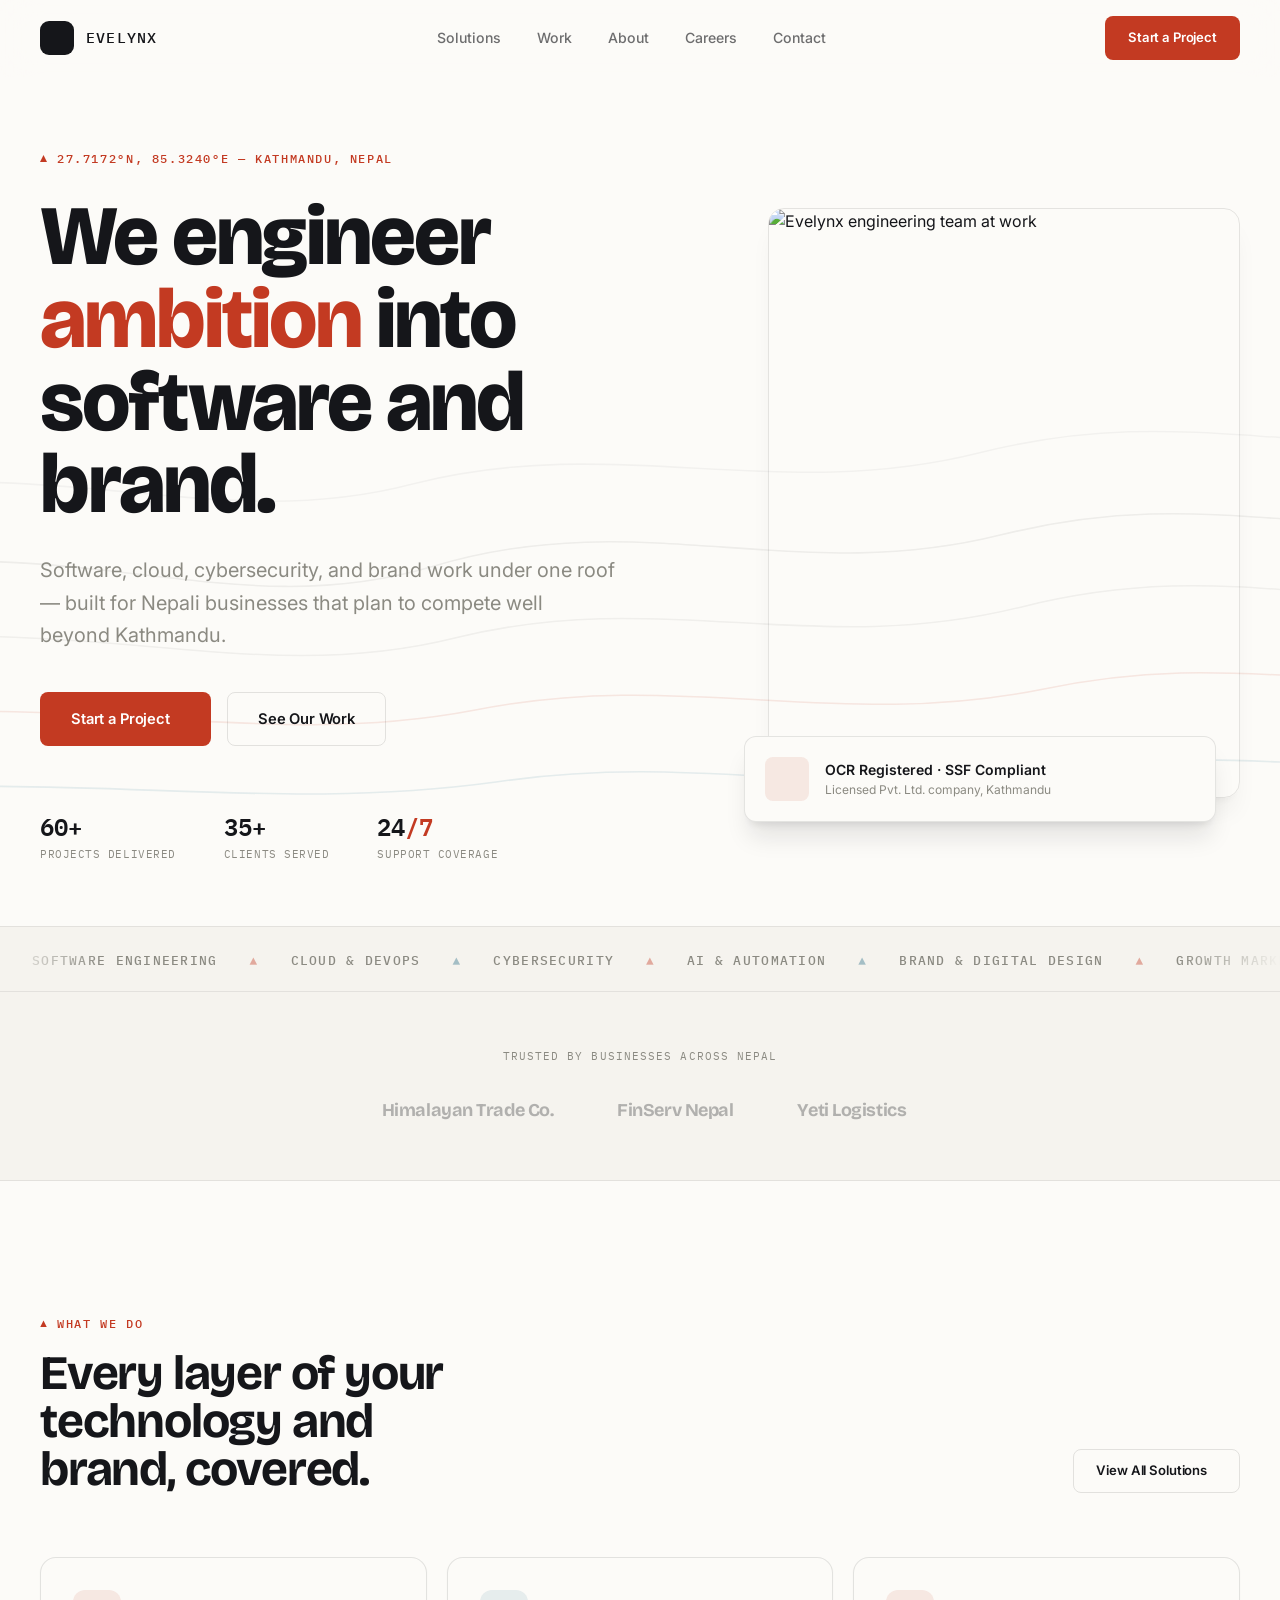
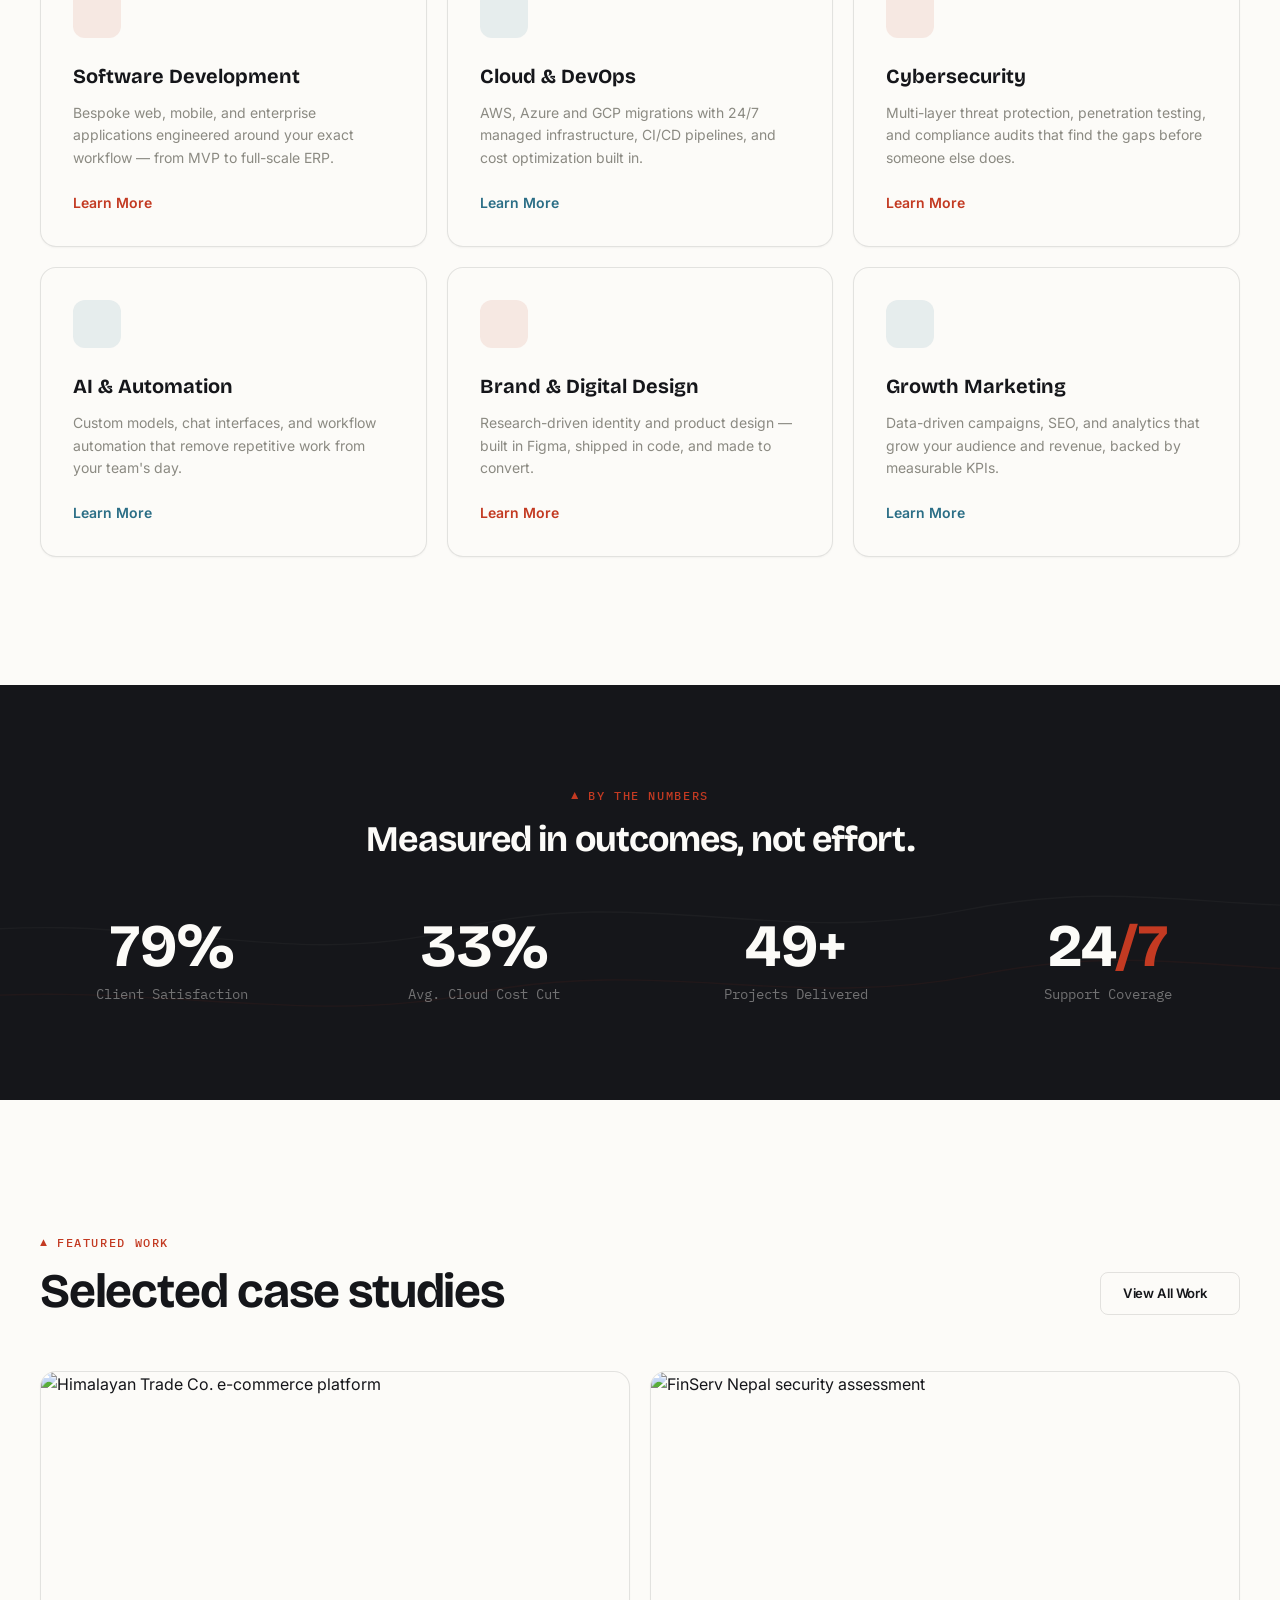
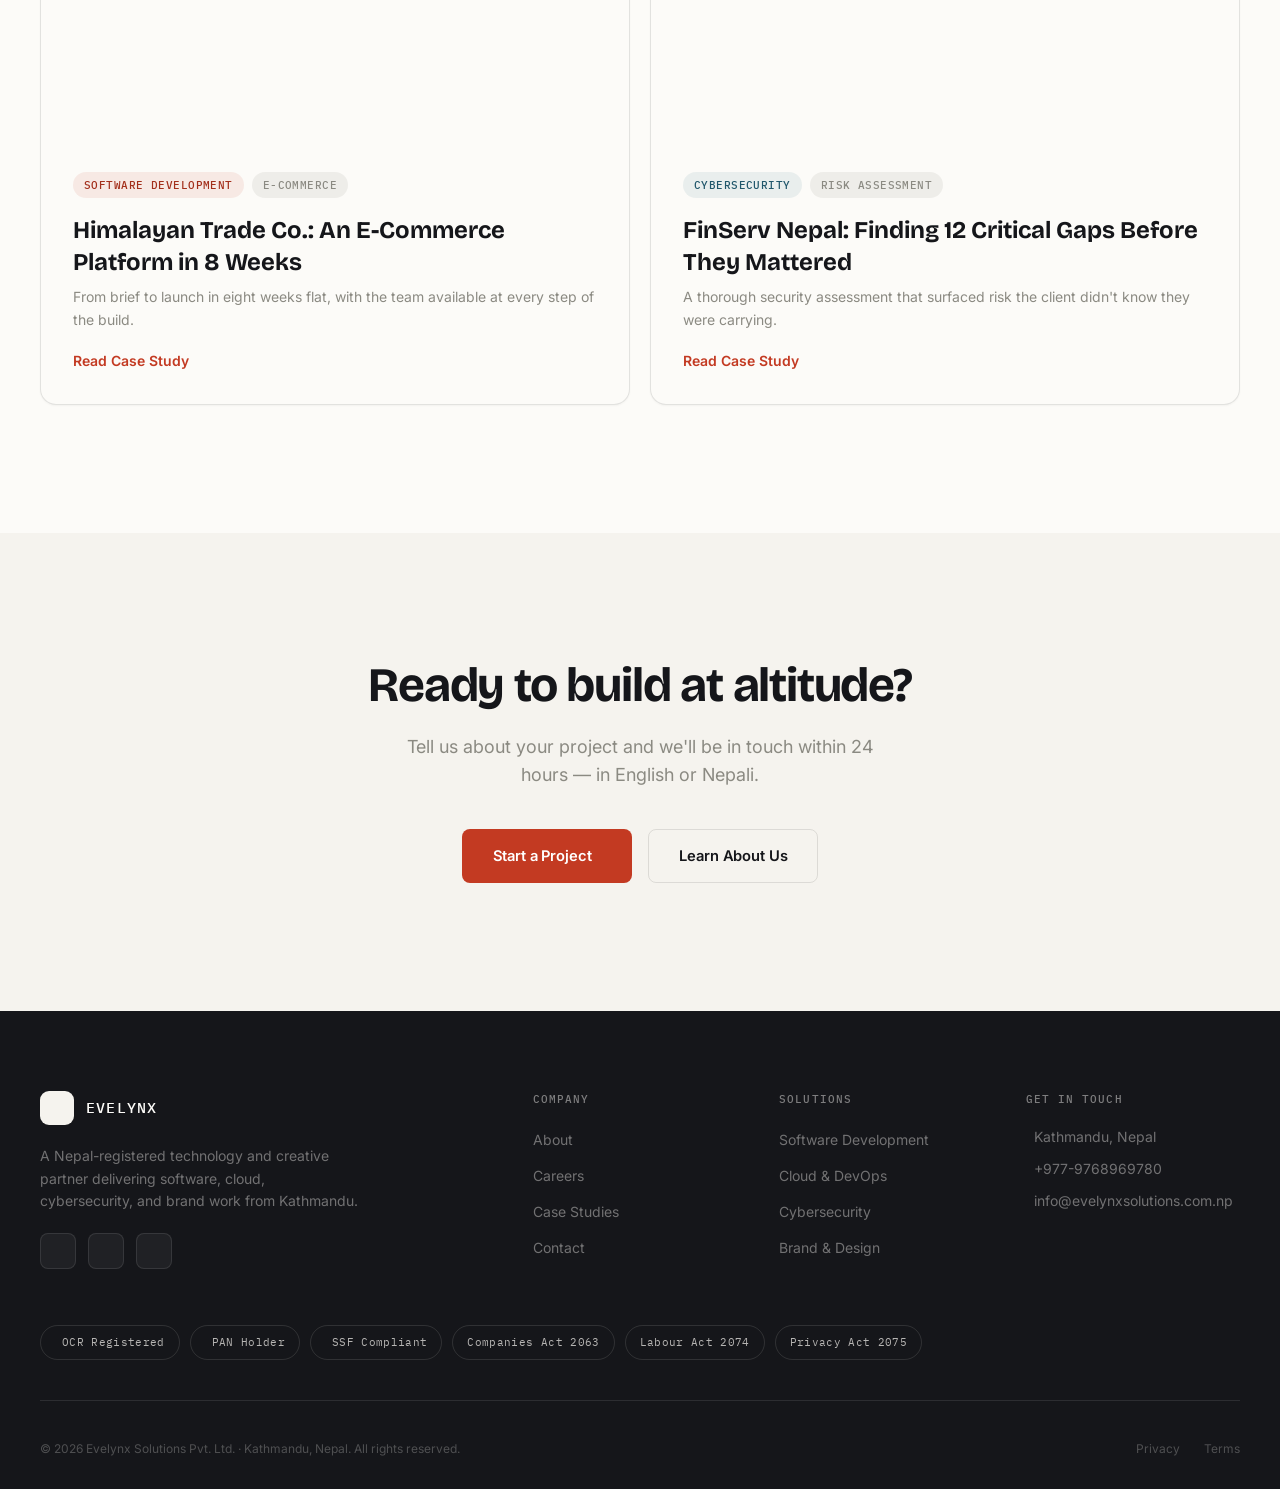
==== index.html @ 3c34fb81 "Add files via upload" ====
<!DOCTYPE html>
<html lang="en">
<head>
<meta charset="UTF-8">
<meta name="viewport" content="width=device-width, initial-scale=1.0">
<title>Evelynx Solutions — Software, Cloud &amp; Brand, Built in Kathmandu</title>
<meta name="description" content="Evelynx Solutions is a Kathmandu-based technology and creative partner delivering software, cloud, cybersecurity, and brand work for Nepali businesses with global ambition.">
<link rel="icon" href="data:image/svg+xml,<svg xmlns=%22http://www.w3.org/2000/svg%22 viewBox=%220 0 100 100%22><rect width=%22100%22 height=%22100%22 rx=%2222%22 fill=%22%2315161A%22/><path d=%22M50 26 L74 68 L26 68 Z%22 fill=%22%23F5F3EE%22/></svg>">
<link rel="preconnect" href="https://fonts.googleapis.com">
<link href="https://fonts.googleapis.com/css2?family=Bricolage+Grotesque:opsz,wght@12..96,400;12..96,600;12..96,700;12..96,800&family=Inter:wght@400;500;600;700;800&family=IBM+Plex+Mono:wght@400;500;600&display=swap" rel="stylesheet">
<script src="https://code.iconify.design/iconify-icon/1.0.7/iconify-icon.min.js" defer></script>
<link rel="stylesheet" href="assets/css/tailwind.css">
<link rel="stylesheet" href="assets/css/style.css">
</head>
<body>

<div id="prog"></div>

<nav class="nav-bar" id="navbar">
  <div class="max-w-[1320px] mx-auto px-6 lg:px-10 flex items-center justify-between h-[76px]">
    <a href="index.html" class="flex items-center gap-3">
      <span class="peak-mark"><iconify-icon icon="ph:mountains-bold" width="18" style="color:#F5F3EE"></iconify-icon></span>
      <span class="font-mono text-[0.92rem] font-medium tracking-[0.08em] text-rock">EVELYNX</span>
    </a>
    <div class="hidden lg:flex items-center gap-9">
      <a href="solutions.html" class="nav-link">Solutions</a>
      <a href="work.html" class="nav-link">Work</a>
      <a href="about.html" class="nav-link">About</a>
      <a href="careers.html" class="nav-link">Careers</a>
      <a href="contact.html" class="nav-link">Contact</a>
    </div>
    <div class="flex items-center gap-3">
      <a href="contact.html" class="hidden sm:inline-flex btn btn-accent btn-sm">Start a Project</a>
      <button id="hamBtn" class="lg:hidden flex flex-col gap-[5px] p-2" aria-label="Open menu">
        <span class="block w-5 h-[1.5px] bg-rock"></span>
        <span class="block w-5 h-[1.5px] bg-rock"></span>
        <span class="block w-3.5 h-[1.5px] bg-rock"></span>
      </button>
    </div>
  </div>
</nav>

<div class="mob-overlay" id="mobMenu">
  <div class="flex items-center justify-between px-6 h-[76px] border-b border-rock/8">
    <span class="font-mono text-[0.92rem] font-medium tracking-[0.08em] text-rock">EVELYNX</span>
    <button id="mobClose" class="p-2 text-rock" aria-label="Close menu"><iconify-icon icon="ph:x-bold" width="22"></iconify-icon></button>
  </div>
  <nav class="flex flex-col px-6 mt-4 overflow-y-auto">
    <a href="solutions.html" class="mob-link font-display text-3xl font-semibold text-rock py-4 border-b border-rock/8">Solutions</a>
    <a href="work.html" class="mob-link font-display text-3xl font-semibold text-rock py-4 border-b border-rock/8">Work</a>
    <a href="about.html" class="mob-link font-display text-3xl font-semibold text-rock py-4 border-b border-rock/8">About</a>
    <a href="careers.html" class="mob-link font-display text-3xl font-semibold text-rock py-4 border-b border-rock/8">Careers</a>
    <a href="contact.html" class="mob-link font-display text-3xl font-semibold text-rock py-4 border-b border-rock/8">Contact</a>
  </nav>
  <div class="px-6 mt-8"><a href="contact.html" class="mob-link btn btn-accent w-full justify-center">Start a Project</a></div>
</div>

<!-- HERO -->
<section class="relative min-h-[92vh] flex items-center overflow-hidden pt-20">
  <div class="contour-wrap">
    <svg class="contour-svg" viewBox="0 0 1400 900" preserveAspectRatio="xMidYMid slice" fill="none" xmlns="http://www.w3.org/2000/svg" aria-hidden="true">
      <path class="contour-line" d="M-100,560 C150,510 300,610 500,550 C700,490 850,570 1050,520 C1250,470 1350,530 1550,500" stroke="#15161A" stroke-opacity="0.06" stroke-width="1.5"/>
      <path class="contour-line" d="M-100,630 C150,590 320,670 520,620 C720,570 870,640 1070,590 C1270,540 1370,600 1550,570" stroke="#15161A" stroke-opacity="0.05" stroke-width="1.5"/>
      <path class="contour-line" d="M-100,700 C160,670 330,730 540,690 C740,650 890,710 1090,670 C1280,630 1380,680 1550,650" stroke="#C33A22" stroke-opacity="0.11" stroke-width="1.5"/>
      <path class="contour-line" d="M-100,770 C170,750 340,790 560,760 C760,730 900,780 1100,750 C1290,720 1390,760 1550,740" stroke="#2B6E86" stroke-opacity="0.11" stroke-width="1.5"/>
      <path class="contour-line" d="M-100,480 C140,440 290,520 480,470 C680,420 830,490 1030,440 C1230,390 1330,450 1550,420" stroke="#15161A" stroke-opacity="0.04" stroke-width="1.5"/>
    </svg>
  </div>
  <div class="max-w-[1320px] mx-auto px-6 lg:px-10 py-16 w-full relative z-10">
    <div class="grid lg:grid-cols-12 gap-12 items-center">
      <div class="lg:col-span-7">
        <div class="rv-load eyebrow text-rhodo mb-7" style="animation-delay:0ms">27.7172°N, 85.3240°E — Kathmandu, Nepal</div>
        <h1 class="rv-load font-display text-[clamp(2.5rem,6.6vw,5.4rem)] font-extrabold leading-[0.98] tracking-tight text-rock mb-7 text-balance" style="animation-delay:80ms">We engineer<br><span class="text-rhodo">ambition</span> into<br>software and brand.</h1>
        <p class="rv-load text-lg sm:text-xl text-stone leading-relaxed max-w-xl mb-10" style="animation-delay:160ms">Software, cloud, cybersecurity, and brand work under one roof — built for Nepali businesses that plan to compete well beyond Kathmandu.</p>
        <div class="rv-load flex flex-wrap gap-4 mb-16" style="animation-delay:240ms">
          <a href="contact.html" class="btn btn-accent">Start a Project <iconify-icon icon="ph:arrow-right-bold" width="17"></iconify-icon></a>
          <a href="work.html" class="btn btn-outline">See Our Work</a>
        </div>
        <div class="rv-load flex flex-wrap gap-x-12 gap-y-6 font-mono" style="animation-delay:320ms">
          <div><div class="text-2xl font-semibold text-rock counter" data-t="60" data-s="+">0+</div><div class="text-[0.68rem] text-stone mt-1 uppercase tracking-wider">Projects Delivered</div></div>
          <div><div class="text-2xl font-semibold text-rock counter" data-t="35" data-s="+">0+</div><div class="text-[0.68rem] text-stone mt-1 uppercase tracking-wider">Clients Served</div></div>
          <div><div class="text-2xl font-semibold text-rock">24<span class="text-rhodo">/7</span></div><div class="text-[0.68rem] text-stone mt-1 uppercase tracking-wider">Support Coverage</div></div>
        </div>
      </div>
      <div class="lg:col-span-5 rv-load" style="animation-delay:200ms">
        <div class="relative">
          <div class="rounded-2xl overflow-hidden border border-rock/10 aspect-[4/5] shadow-xl shadow-rock/5">
            <img src="https://images.unsplash.com/photo-1451187580459-43490279c0fa?w=1200&q=80&auto=format&fit=crop" alt="Evelynx engineering team at work" class="w-full h-full object-cover">
          </div>
          <div class="absolute -bottom-6 -left-6 right-6 bg-paper border border-rock/10 rounded-xl p-5 flex items-center gap-4 shadow-xl shadow-rock/10">
            <div class="w-11 h-11 rounded-lg bg-rhodo/10 flex items-center justify-center shrink-0"><iconify-icon icon="ph:shield-check-bold" width="22" style="color:#C33A22"></iconify-icon></div>
            <div>
              <div class="text-sm font-semibold text-rock">OCR Registered · SSF Compliant</div>
              <div class="text-xs text-stone mt-0.5">Licensed Pvt. Ltd. company, Kathmandu</div>
            </div>
          </div>
        </div>
      </div>
    </div>
  </div>
</section>

<!-- MARQUEE -->
<section class="py-5 border-y border-rock/8 relative z-10 bg-snow">
  <div class="marquee-wrap">
    <div class="marquee-track font-mono text-[0.8rem] font-medium text-stone tracking-widest uppercase">
      <span class="px-8">Software Engineering</span><span class="text-rhodo/40">▲</span>
      <span class="px-8">Cloud &amp; DevOps</span><span class="text-sky/40">▲</span>
      <span class="px-8">Cybersecurity</span><span class="text-rhodo/40">▲</span>
      <span class="px-8">AI &amp; Automation</span><span class="text-sky/40">▲</span>
      <span class="px-8">Brand &amp; Digital Design</span><span class="text-rhodo/40">▲</span>
      <span class="px-8">Growth Marketing</span><span class="text-sky/40">▲</span>
      <span class="px-8">Managed IT</span><span class="text-rhodo/40">▲</span>
      <span class="px-8">Software Engineering</span><span class="text-rhodo/40">▲</span>
      <span class="px-8">Cloud &amp; DevOps</span><span class="text-sky/40">▲</span>
      <span class="px-8">Cybersecurity</span><span class="text-rhodo/40">▲</span>
      <span class="px-8">AI &amp; Automation</span><span class="text-sky/40">▲</span>
      <span class="px-8">Brand &amp; Digital Design</span><span class="text-rhodo/40">▲</span>
      <span class="px-8">Growth Marketing</span><span class="text-sky/40">▲</span>
      <span class="px-8">Managed IT</span><span class="text-rhodo/40">▲</span>
    </div>
  </div>
</section>

<!-- TRUSTED BY -->
<section class="py-14 relative z-10 bg-snow border-b border-rock/8">
  <div class="max-w-[1320px] mx-auto px-6 lg:px-10">
    <p class="rv text-center font-mono text-[0.68rem] text-stone tracking-widest uppercase mb-8">Trusted by businesses across Nepal</p>
    <div class="rv flex flex-wrap items-center justify-center gap-x-14 gap-y-6" data-dly="80">
      <div class="flex items-center gap-2 text-rock/30 text-lg font-display font-bold tracking-tight hover:text-rock/60 transition-all"><iconify-icon icon="ph:storefront-bold" width="20"></iconify-icon>Himalayan Trade Co.</div>
      <div class="flex items-center gap-2 text-rock/30 text-lg font-display font-bold tracking-tight hover:text-rock/60 transition-all"><iconify-icon icon="ph:bank-bold" width="20"></iconify-icon>FinServ Nepal</div>
      <div class="flex items-center gap-2 text-rock/30 text-lg font-display font-bold tracking-tight hover:text-rock/60 transition-all"><iconify-icon icon="ph:truck-bold" width="20"></iconify-icon>Yeti Logistics</div>
    </div>
  </div>
</section>

<!-- SOLUTIONS TEASER -->
<section class="py-24 lg:py-32 relative z-10">
  <div class="max-w-[1320px] mx-auto px-6 lg:px-10">
    <div class="flex flex-col lg:flex-row lg:items-end lg:justify-between gap-6 mb-16">
      <div class="max-w-xl">
        <span class="rv eyebrow text-rhodo mb-4">What We Do</span>
        <h2 class="rv font-display text-4xl sm:text-5xl font-bold tracking-tight text-rock text-balance" data-dly="80">Every layer of your technology and brand, covered.</h2>
      </div>
      <a href="solutions.html" class="rv btn btn-outline btn-sm w-fit" data-dly="160">View All Solutions <iconify-icon icon="ph:arrow-right-bold" width="15"></iconify-icon></a>
    </div>
    <div class="grid md:grid-cols-2 lg:grid-cols-3 gap-5">
      <div class="rv card p-8 group">
        <div class="w-12 h-12 rounded-xl bg-rhodo/10 flex items-center justify-center mb-6"><iconify-icon icon="ph:code-bold" width="24" style="color:#C33A22"></iconify-icon></div>
        <h3 class="font-display text-xl font-bold text-rock mb-3">Software Development</h3>
        <p class="text-stone text-sm leading-relaxed mb-5">Bespoke web, mobile, and enterprise applications engineered around your exact workflow — from MVP to full-scale ERP.</p>
        <a href="solutions.html" class="inline-flex items-center gap-2 text-rhodo text-sm font-semibold">Learn More <iconify-icon icon="ph:arrow-right" width="14"></iconify-icon></a>
      </div>
      <div class="rv card p-8 group" data-dly="80">
        <div class="w-12 h-12 rounded-xl bg-sky/10 flex items-center justify-center mb-6"><iconify-icon icon="ph:cloud-bold" width="24" style="color:#2B6E86"></iconify-icon></div>
        <h3 class="font-display text-xl font-bold text-rock mb-3">Cloud &amp; DevOps</h3>
        <p class="text-stone text-sm leading-relaxed mb-5">AWS, Azure and GCP migrations with 24/7 managed infrastructure, CI/CD pipelines, and cost optimization built in.</p>
        <a href="solutions.html" class="inline-flex items-center gap-2 text-sky text-sm font-semibold">Learn More <iconify-icon icon="ph:arrow-right" width="14"></iconify-icon></a>
      </div>
      <div class="rv card p-8 group" data-dly="160">
        <div class="w-12 h-12 rounded-xl bg-rhodo/10 flex items-center justify-center mb-6"><iconify-icon icon="ph:shield-bold" width="24" style="color:#C33A22"></iconify-icon></div>
        <h3 class="font-display text-xl font-bold text-rock mb-3">Cybersecurity</h3>
        <p class="text-stone text-sm leading-relaxed mb-5">Multi-layer threat protection, penetration testing, and compliance audits that find the gaps before someone else does.</p>
        <a href="solutions.html" class="inline-flex items-center gap-2 text-rhodo text-sm font-semibold">Learn More <iconify-icon icon="ph:arrow-right" width="14"></iconify-icon></a>
      </div>
      <div class="rv card p-8 group">
        <div class="w-12 h-12 rounded-xl bg-sky/10 flex items-center justify-center mb-6"><iconify-icon icon="ph:sparkle-bold" width="24" style="color:#2B6E86"></iconify-icon></div>
        <h3 class="font-display text-xl font-bold text-rock mb-3">AI &amp; Automation</h3>
        <p class="text-stone text-sm leading-relaxed mb-5">Custom models, chat interfaces, and workflow automation that remove repetitive work from your team's day.</p>
        <a href="solutions.html" class="inline-flex items-center gap-2 text-sky text-sm font-semibold">Learn More <iconify-icon icon="ph:arrow-right" width="14"></iconify-icon></a>
      </div>
      <div class="rv card p-8 group" data-dly="80">
        <div class="w-12 h-12 rounded-xl bg-rhodo/10 flex items-center justify-center mb-6"><iconify-icon icon="ph:palette-bold" width="24" style="color:#C33A22"></iconify-icon></div>
        <h3 class="font-display text-xl font-bold text-rock mb-3">Brand &amp; Digital Design</h3>
        <p class="text-stone text-sm leading-relaxed mb-5">Research-driven identity and product design — built in Figma, shipped in code, and made to convert.</p>
        <a href="solutions.html" class="inline-flex items-center gap-2 text-rhodo text-sm font-semibold">Learn More <iconify-icon icon="ph:arrow-right" width="14"></iconify-icon></a>
      </div>
      <div class="rv card p-8 group" data-dly="160">
        <div class="w-12 h-12 rounded-xl bg-sky/10 flex items-center justify-center mb-6"><iconify-icon icon="ph:trend-up-bold" width="24" style="color:#2B6E86"></iconify-icon></div>
        <h3 class="font-display text-xl font-bold text-rock mb-3">Growth Marketing</h3>
        <p class="text-stone text-sm leading-relaxed mb-5">Data-driven campaigns, SEO, and analytics that grow your audience and revenue, backed by measurable KPIs.</p>
        <a href="solutions.html" class="inline-flex items-center gap-2 text-sky text-sm font-semibold">Learn More <iconify-icon icon="ph:arrow-right" width="14"></iconify-icon></a>
      </div>
    </div>
  </div>
</section>

<!-- STATS -->
<section class="py-24 relative z-10 bg-rock overflow-hidden">
  <div class="contour-wrap opacity-60">
    <svg class="contour-svg" viewBox="0 0 1400 500" preserveAspectRatio="xMidYMid slice" fill="none" xmlns="http://www.w3.org/2000/svg" aria-hidden="true">
      <path class="contour-line" d="M-100,300 C150,260 300,340 500,290 C700,240 850,310 1050,270 C1250,230 1350,280 1550,260" stroke="#F5F3EE" stroke-opacity="0.06" stroke-width="1.5"/>
      <path class="contour-line" d="M-100,370 C150,340 320,400 520,360 C720,320 870,380 1070,340 C1270,300 1370,350 1550,330" stroke="#C33A22" stroke-opacity="0.12" stroke-width="1.5"/>
    </svg>
  </div>
  <div class="max-w-[1320px] mx-auto px-6 lg:px-10 relative z-10">
    <div class="text-center mb-14">
      <span class="rv eyebrow text-rhodo mb-4 justify-center">By The Numbers</span>
      <h2 class="rv font-display text-3xl sm:text-4xl font-bold tracking-tight text-paper" data-dly="80">Measured in outcomes, not effort.</h2>
    </div>
    <div class="grid grid-cols-2 lg:grid-cols-4 gap-8 lg:gap-12">
      <div class="rv text-center"><div class="text-5xl lg:text-6xl font-bold font-display text-paper counter" data-t="98" data-s="%">0%</div><div class="text-sm text-paper/40 mt-2 font-mono">Client Satisfaction</div></div>
      <div class="rv text-center" data-dly="80"><div class="text-5xl lg:text-6xl font-bold font-display text-paper counter" data-t="40" data-s="%">0%</div><div class="text-sm text-paper/40 mt-2 font-mono">Avg. Cloud Cost Cut</div></div>
      <div class="rv text-center" data-dly="160"><div class="text-5xl lg:text-6xl font-bold font-display text-paper counter" data-t="60" data-s="+">0+</div><div class="text-sm text-paper/40 mt-2 font-mono">Projects Delivered</div></div>
      <div class="rv text-center" data-dly="240"><div class="text-5xl lg:text-6xl font-bold font-display text-paper">24<span class="text-rhodo">/7</span></div><div class="text-sm text-paper/40 mt-2 font-mono">Support Coverage</div></div>
    </div>
  </div>
</section>

<!-- FEATURED WORK -->
<section class="py-24 lg:py-32 relative z-10">
  <div class="max-w-[1320px] mx-auto px-6 lg:px-10">
    <div class="flex flex-col lg:flex-row lg:items-end lg:justify-between gap-6 mb-14">
      <div>
        <span class="rv eyebrow text-rhodo mb-4">Featured Work</span>
        <h2 class="rv font-display text-4xl sm:text-5xl font-bold tracking-tight text-rock" data-dly="80">Selected case studies</h2>
      </div>
      <a href="work.html" class="rv btn btn-outline btn-sm w-fit" data-dly="160">View All Work <iconify-icon icon="ph:arrow-right-bold" width="15"></iconify-icon></a>
    </div>
    <div class="grid md:grid-cols-2 gap-5">
      <div class="rv group card overflow-hidden !rounded-2xl">
        <div class="aspect-[16/10] overflow-hidden"><img src="https://picsum.photos/seed/evelynx-ecom/900/560.jpg" alt="Himalayan Trade Co. e-commerce platform" class="w-full h-full object-cover group-hover:scale-105 transition-all duration-700"></div>
        <div class="p-8">
          <div class="flex flex-wrap gap-2 mb-4"><span class="tag tag-rhodo">Software Development</span><span class="tag tag-stone">E-commerce</span></div>
          <h3 class="font-display text-2xl font-bold text-rock mb-2 group-hover:text-rhodo transition-colors">Himalayan Trade Co.: An E-Commerce Platform in 8 Weeks</h3>
          <p class="text-stone text-sm leading-relaxed mb-4">From brief to launch in eight weeks flat, with the team available at every step of the build.</p>
          <a href="work.html" class="inline-flex items-center gap-2 text-rhodo text-sm font-semibold">Read Case Study <iconify-icon icon="ph:arrow-up-right-bold" width="14"></iconify-icon></a>
        </div>
      </div>
      <div class="rv group card overflow-hidden !rounded-2xl" data-dly="80">
        <div class="aspect-[16/10] overflow-hidden"><img src="https://picsum.photos/seed/evelynx-security/900/560.jpg" alt="FinServ Nepal security assessment" class="w-full h-full object-cover group-hover:scale-105 transition-all duration-700"></div>
        <div class="p-8">
          <div class="flex flex-wrap gap-2 mb-4"><span class="tag tag-sky">Cybersecurity</span><span class="tag tag-stone">Risk Assessment</span></div>
          <h3 class="font-display text-2xl font-bold text-rock mb-2 group-hover:text-rhodo transition-colors">FinServ Nepal: Finding 12 Critical Gaps Before They Mattered</h3>
          <p class="text-stone text-sm leading-relaxed mb-4">A thorough security assessment that surfaced risk the client didn't know they were carrying.</p>
          <a href="work.html" class="inline-flex items-center gap-2 text-rhodo text-sm font-semibold">Read Case Study <iconify-icon icon="ph:arrow-up-right-bold" width="14"></iconify-icon></a>
        </div>
      </div>
    </div>
  </div>
</section>

<!-- CTA -->
<section class="py-24 lg:py-32 relative z-10 bg-snow">
  <div class="max-w-[760px] mx-auto px-6 lg:px-10 text-center">
    <h2 class="rv font-display text-4xl sm:text-5xl font-bold tracking-tight text-rock mb-6 text-balance">Ready to build at altitude?</h2>
    <p class="rv text-stone text-lg max-w-lg mx-auto mb-10" data-dly="80">Tell us about your project and we'll be in touch within 24 hours — in English or Nepali.</p>
    <div class="rv flex flex-wrap justify-center gap-4" data-dly="160">
      <a href="contact.html" class="btn btn-accent">Start a Project <iconify-icon icon="ph:arrow-right-bold" width="17"></iconify-icon></a>
      <a href="about.html" class="btn btn-outline">Learn About Us</a>
    </div>
  </div>
</section>

<!-- FOOTER -->
<footer class="bg-rock pt-20 pb-8 relative z-10 overflow-hidden">
  <div class="max-w-[1320px] mx-auto px-6 lg:px-10 relative">
    <div class="grid sm:grid-cols-2 lg:grid-cols-5 gap-10 lg:gap-8 mb-14">
      <div class="sm:col-span-2 lg:col-span-2">
        <a href="index.html" class="flex items-center gap-3 mb-5">
          <span class="peak-mark" style="background:#F5F3EE"><iconify-icon icon="ph:mountains-bold" width="18" style="color:#15161A"></iconify-icon></span>
          <span class="font-mono text-[0.92rem] font-medium tracking-[0.08em] text-paper">EVELYNX</span>
        </a>
        <p class="text-paper/40 text-sm leading-relaxed mb-5 max-w-xs">A Nepal-registered technology and creative partner delivering software, cloud, cybersecurity, and brand work from Kathmandu.</p>
        <div class="flex gap-3">
          <a href="https://wa.me/9779768969780" class="w-9 h-9 rounded-lg bg-white/5 border border-white/10 flex items-center justify-center text-paper/50 hover:bg-rhodo hover:border-rhodo hover:text-white transition-all" aria-label="WhatsApp"><iconify-icon icon="ph:whatsapp-logo-bold" width="16"></iconify-icon></a>
          <a href="#" class="w-9 h-9 rounded-lg bg-white/5 border border-white/10 flex items-center justify-center text-paper/50 hover:bg-rhodo hover:border-rhodo hover:text-white transition-all" aria-label="LinkedIn"><iconify-icon icon="ph:linkedin-logo-bold" width="16"></iconify-icon></a>
          <a href="#" class="w-9 h-9 rounded-lg bg-white/5 border border-white/10 flex items-center justify-center text-paper/50 hover:bg-rhodo hover:border-rhodo hover:text-white transition-all" aria-label="Facebook"><iconify-icon icon="ph:facebook-logo-bold" width="16"></iconify-icon></a>
        </div>
      </div>
      <div>
        <h5 class="font-mono text-[0.68rem] font-medium tracking-widest uppercase text-paper/45 mb-5">Company</h5>
        <ul class="space-y-3">
          <li><a href="about.html" class="text-sm text-paper/40 hover:text-rhodo transition-colors">About</a></li>
          <li><a href="careers.html" class="text-sm text-paper/40 hover:text-rhodo transition-colors">Careers</a></li>
          <li><a href="work.html" class="text-sm text-paper/40 hover:text-rhodo transition-colors">Case Studies</a></li>
          <li><a href="contact.html" class="text-sm text-paper/40 hover:text-rhodo transition-colors">Contact</a></li>
        </ul>
      </div>
      <div>
        <h5 class="font-mono text-[0.68rem] font-medium tracking-widest uppercase text-paper/45 mb-5">Solutions</h5>
        <ul class="space-y-3">
          <li><a href="solutions.html" class="text-sm text-paper/40 hover:text-rhodo transition-colors">Software Development</a></li>
          <li><a href="solutions.html" class="text-sm text-paper/40 hover:text-rhodo transition-colors">Cloud &amp; DevOps</a></li>
          <li><a href="solutions.html" class="text-sm text-paper/40 hover:text-rhodo transition-colors">Cybersecurity</a></li>
          <li><a href="solutions.html" class="text-sm text-paper/40 hover:text-rhodo transition-colors">Brand &amp; Design</a></li>
        </ul>
      </div>
      <div>
        <h5 class="font-mono text-[0.68rem] font-medium tracking-widest uppercase text-paper/45 mb-5">Get in Touch</h5>
        <ul class="space-y-3">
          <li class="flex items-start gap-2 text-sm text-paper/40"><iconify-icon icon="ph:map-pin-bold" width="14" class="mt-0.5 shrink-0"></iconify-icon>Kathmandu, Nepal</li>
          <li class="flex items-center gap-2 text-sm text-paper/40"><iconify-icon icon="ph:phone-bold" width="14" class="shrink-0"></iconify-icon>+977-9768969780</li>
          <li class="flex items-center gap-2 text-sm text-paper/40"><iconify-icon icon="ph:envelope-bold" width="14" class="shrink-0"></iconify-icon>info@evelynxsolutions.com.np</li>
        </ul>
      </div>
    </div>
    <div class="flex flex-wrap gap-2.5 mb-10 pb-10 border-b border-white/10">
      <span class="compliance-pill"><iconify-icon icon="ph:seal-check-bold" width="13"></iconify-icon>OCR Registered</span>
      <span class="compliance-pill"><iconify-icon icon="ph:seal-check-bold" width="13"></iconify-icon>PAN Holder</span>
      <span class="compliance-pill"><iconify-icon icon="ph:seal-check-bold" width="13"></iconify-icon>SSF Compliant</span>
      <span class="compliance-pill">Companies Act 2063</span>
      <span class="compliance-pill">Labour Act 2074</span>
      <span class="compliance-pill">Privacy Act 2075</span>
    </div>
    <div class="flex flex-col sm:flex-row items-center justify-between gap-4">
      <p class="text-xs text-paper/25">&copy; 2026 Evelynx Solutions Pvt. Ltd. · Kathmandu, Nepal. All rights reserved.</p>
      <div class="flex gap-6"><a href="#" class="text-xs text-paper/25 hover:text-paper/50 transition-colors">Privacy</a><a href="#" class="text-xs text-paper/25 hover:text-paper/50 transition-colors">Terms</a></div>
    </div>
  </div>
</footer>

<script src="assets/js/main.js"></script>
</body>
</html>
---- assets/css/style.css ----
/* ==========================================================================
   EVELYNX SOLUTIONS — Design System
   Concept: "Built at altitude" — Himalayan contour-line precision meets
   engineered software/creative craft. Dark "Rock" base, warm "Snow"
   surfaces, rhododendron red + prayer-flag sky as a deliberate duo-accent.

   NOTE ON @layer: this file is loaded after assets/css/tailwind.css, which
   declares the canonical layer order (theme, base, components, utilities).
   Wrapping our rules in the SAME layer names merges them into that order
   instead of appending an unlayered block — unlayered CSS always beats
   layered CSS in the cascade regardless of specificity, which would
   otherwise make things like `a{color:inherit}` silently defeat utility
   classes like `.text-paper/40`. Keeping everything layered is what lets
   Tailwind utilities correctly override these defaults when combined.
   ========================================================================== */

:root {
  --rock: #15161A;
  --rock-soft: #1E2025;
  --snow: #F5F3EE;
  --paper: #FCFBF8;
  --rhodo: #C33A22;
  --rhodo-dark: #A32F1B;
  --sky: #2B6E86;
  --sky-dark: #21576B;
  --stone: #8B8A82;
  --stone-light: #B7B6AD;
  --line-on-light: rgba(21,22,26,0.11);
  --line-on-dark: rgba(245,243,238,0.12);
  --shadow-soft: 0 1px 2px rgba(21,22,26,0.04);
}

@layer base {
  * { margin: 0; padding: 0; box-sizing: border-box; }
  html { scroll-behavior: smooth; }
  body {
    font-family: 'Inter', sans-serif;
    background: var(--paper);
    color: var(--rock);
    overflow-x: hidden;
    -webkit-font-smoothing: antialiased;
    text-rendering: optimizeLegibility;
  }
  a { text-decoration: none; color: inherit; }
  button { font-family: inherit; cursor: pointer; }
  img { max-width: 100%; display: block; }

  ::-webkit-scrollbar { width: 8px; }
  ::-webkit-scrollbar-track { background: var(--snow); }
  ::-webkit-scrollbar-thumb { background: var(--stone-light); border-radius: 4px; }

  a:focus-visible, button:focus-visible, input:focus-visible, textarea:focus-visible, select:focus-visible {
    outline: 2px solid var(--rhodo);
    outline-offset: 3px;
    border-radius: 2px;
  }
}

@media (prefers-reduced-motion: reduce) {
  *, *::before, *::after {
    animation-duration: 0.01ms !important;
    animation-iteration-count: 1 !important;
    transition-duration: 0.01ms !important;
    scroll-behavior: auto !important;
  }
}

@layer components {
  /* ---------- Type ---------- */
  .font-display { font-family: 'Bricolage Grotesque', 'Inter', sans-serif; }
  .font-mono { font-family: 'IBM Plex Mono', monospace; }

  .eyebrow {
    font-family: 'IBM Plex Mono', monospace;
    font-size: 0.72rem;
    font-weight: 500;
    letter-spacing: 0.14em;
    text-transform: uppercase;
    display: inline-flex;
    align-items: center;
    gap: 10px;
  }
  .eyebrow::before {
    content: '';
    width: 7px; height: 7px;
    background: var(--rhodo);
    clip-path: polygon(50% 0%, 0% 100%, 100% 100%);
    display: inline-block;
    flex-shrink: 0;
  }

  .text-balance { text-wrap: balance; }

  /* ---------- Buttons ---------- */
  .btn {
    display: inline-flex; align-items: center; justify-content: center; gap: 10px;
    padding: 15px 30px; border-radius: 8px; font-weight: 600; font-size: 0.92rem;
    font-family: 'Inter', sans-serif; letter-spacing: -0.01em;
    transition: all 0.25s cubic-bezier(0.16,1,0.3,1); white-space: nowrap; border: 1.5px solid transparent;
  }
  .btn-primary { background: var(--rock); color: var(--paper); }
  .btn-primary:hover { background: var(--rhodo); transform: translateY(-2px); box-shadow: 0 10px 24px -8px rgba(195,58,34,0.4); }
  .btn-accent { background: var(--rhodo); color: #fff; }
  .btn-accent:hover { background: var(--rhodo-dark); transform: translateY(-2px); box-shadow: 0 10px 24px -8px rgba(195,58,34,0.45); }
  .btn-outline { border-color: var(--line-on-light); color: var(--rock); background: transparent; }
  .btn-outline:hover { border-color: var(--rock); transform: translateY(-2px); }
  .btn-outline-light { border-color: var(--line-on-dark); color: var(--paper); background: transparent; }
  .btn-outline-light:hover { border-color: var(--paper); transform: translateY(-2px); }
  .btn-sm { padding: 11px 22px; font-size: 0.82rem; }

  /* ---------- Nav ---------- */
  .nav-bar {
    position: fixed; top: 0; left: 0; right: 0; z-index: 50;
    transition: all 0.3s ease;
    background: rgba(252,251,248,0.65);
    backdrop-filter: blur(18px); -webkit-backdrop-filter: blur(18px);
    border-bottom: 1px solid transparent;
  }
  .nav-bar.scrolled { background: rgba(252,251,248,0.92); border-bottom-color: var(--line-on-light); }
  .nav-link { font-size: 0.88rem; font-weight: 500; color: var(--rock); opacity: 0.62; transition: opacity 0.2s; position: relative; }
  .nav-link:hover, .nav-link.active { opacity: 1; }
  .nav-link.active::after { content: ''; position: absolute; left: 0; right: 0; bottom: -6px; height: 2px; background: var(--rhodo); }

  .peak-mark {
    width: 34px; height: 34px; border-radius: 9px; background: var(--rock);
    display: flex; align-items: center; justify-content: center; flex-shrink: 0;
  }

  .mob-overlay {
    position: fixed; inset: 0; z-index: 60; background: var(--paper);
    display: flex; flex-direction: column;
    transform: translateY(-100%); transition: transform 0.5s cubic-bezier(0.16,1,0.3,1);
  }
  .mob-overlay.open { transform: translateY(0); }

  /* ---------- Contour signature element ---------- */
  .contour-wrap {
    position: absolute; inset: 0; overflow: hidden; pointer-events: none; z-index: 0;
  }
  .contour-svg { position: absolute; inset: 0; width: 100%; height: 100%; }
  .contour-line { animation: contourDrift 22s ease-in-out infinite; }
  .contour-line:nth-child(2) { animation-delay: -6s; animation-duration: 26s; }
  .contour-line:nth-child(3) { animation-delay: -12s; animation-duration: 30s; }
  .contour-line:nth-child(4) { animation-delay: -3s; animation-duration: 24s; }
  @keyframes contourDrift {
    0%, 100% { transform: translate(0,0); }
    50% { transform: translate(-1.2%, 0.8%); }
  }

  /* ---------- Section divider (elevation tick) ---------- */
  .tick-divider { display: flex; align-items: center; gap: 14px; }
  .tick-divider .tick-line { flex: 1; height: 1px; background: var(--line-on-light); }
  .tick-divider .tick-mark { width: 6px; height: 6px; background: var(--rhodo); clip-path: polygon(50% 0%, 0% 100%, 100% 100%); }

  /* ---------- Cards ---------- */
  .card {
    background: var(--paper); border: 1px solid var(--line-on-light); border-radius: 16px;
    transition: all 0.35s cubic-bezier(0.16,1,0.3,1); box-shadow: var(--shadow-soft);
  }
  .card:hover { transform: translateY(-4px); border-color: var(--rock); box-shadow: 0 16px 36px -18px rgba(21,22,26,0.25); }

  .tag {
    font-family: 'IBM Plex Mono', monospace; font-size: 0.68rem; font-weight: 500;
    letter-spacing: 0.04em; text-transform: uppercase;
    padding: 5px 11px; border-radius: 20px; display: inline-block;
  }
  .tag-rhodo { background: rgba(195,58,34,0.09); color: var(--rhodo-dark); }
  .tag-sky { background: rgba(43,110,134,0.09); color: var(--sky-dark); }
  .tag-stone { background: rgba(139,138,130,0.12); color: var(--stone); }

  /* ---------- Stats ---------- */
  .stat-num { font-variant-numeric: tabular-nums; font-feature-settings: 'tnum'; }

  /* ---------- Marquee ---------- */
  .marquee-wrap { overflow: hidden; white-space: nowrap; mask-image: linear-gradient(to right, transparent, #000 8%, #000 92%, transparent); }
  .marquee-track { display: inline-flex; animation: marquee 38s linear infinite; }
  .marquee-track:hover { animation-play-state: paused; }
  @keyframes marquee { 0% { transform: translateX(0); } 100% { transform: translateX(-50%); } }

  /* ---------- Scroll reveal (for content below the fold) ---------- */
  .rv { opacity: 0; transform: translateY(28px); transition: opacity 0.7s cubic-bezier(0.16,1,0.3,1), transform 0.7s cubic-bezier(0.16,1,0.3,1); }
  .rv.in { opacity: 1; transform: translateY(0); }

  /* ---------- Load reveal (for above-the-fold content — must not depend on
     a scroll event ever firing, unlike .rv which is IntersectionObserver-gated) ---------- */
  .rv-load { opacity: 0; animation: loadIn 0.85s cubic-bezier(0.16,1,0.3,1) both; }
  @keyframes loadIn { from { opacity: 0; transform: translateY(24px); } to { opacity: 1; transform: translateY(0); } }

  /* ---------- Progress bar ---------- */
  #prog { position: fixed; top: 0; left: 0; height: 2px; background: var(--rhodo); width: 0%; z-index: 100; transition: width 0.1s linear; }

  /* ---------- Accordion (FAQ) ---------- */
  .acc-item { border-bottom: 1px solid var(--line-on-light); }
  .acc-trigger { width: 100%; display: flex; align-items: center; justify-content: space-between; gap: 20px; padding: 22px 0; text-align: left; background: none; border: none; }
  .acc-panel { max-height: 0; overflow: hidden; transition: max-height 0.35s ease; }
  .acc-item.open .acc-panel { max-height: 260px; }
  .acc-icon { transition: transform 0.3s ease; flex-shrink: 0; }
  .acc-item.open .acc-icon { transform: rotate(45deg); }

  /* ---------- Form ---------- */
  .field-label { font-size: 0.78rem; font-weight: 600; color: var(--rock); margin-bottom: 7px; display: block; }
  .field-input {
    width: 100%; padding: 13px 16px; border: 1.5px solid var(--line-on-light); border-radius: 9px;
    font-family: 'Inter', sans-serif; font-size: 0.92rem; background: var(--paper); color: var(--rock);
    transition: border-color 0.2s;
  }
  .field-input:focus { outline: none; border-color: var(--rock); }
  .field-input::placeholder { color: var(--stone-light); }

  /* ---------- Compliance strip ---------- */
  .compliance-pill {
    display: inline-flex; align-items: center; gap: 7px; padding: 8px 14px; border-radius: 20px;
    border: 1px solid var(--line-on-dark); font-family: 'IBM Plex Mono', monospace; font-size: 0.7rem;
    letter-spacing: 0.03em; color: rgba(245,243,238,0.72);
  }

  /* ---------- Misc ---------- */
  .section { position: relative; z-index: 10; }
  .grain { position: fixed; inset: 0; z-index: 1; pointer-events: none; opacity: 0.025; mix-blend-mode: overlay; }
}
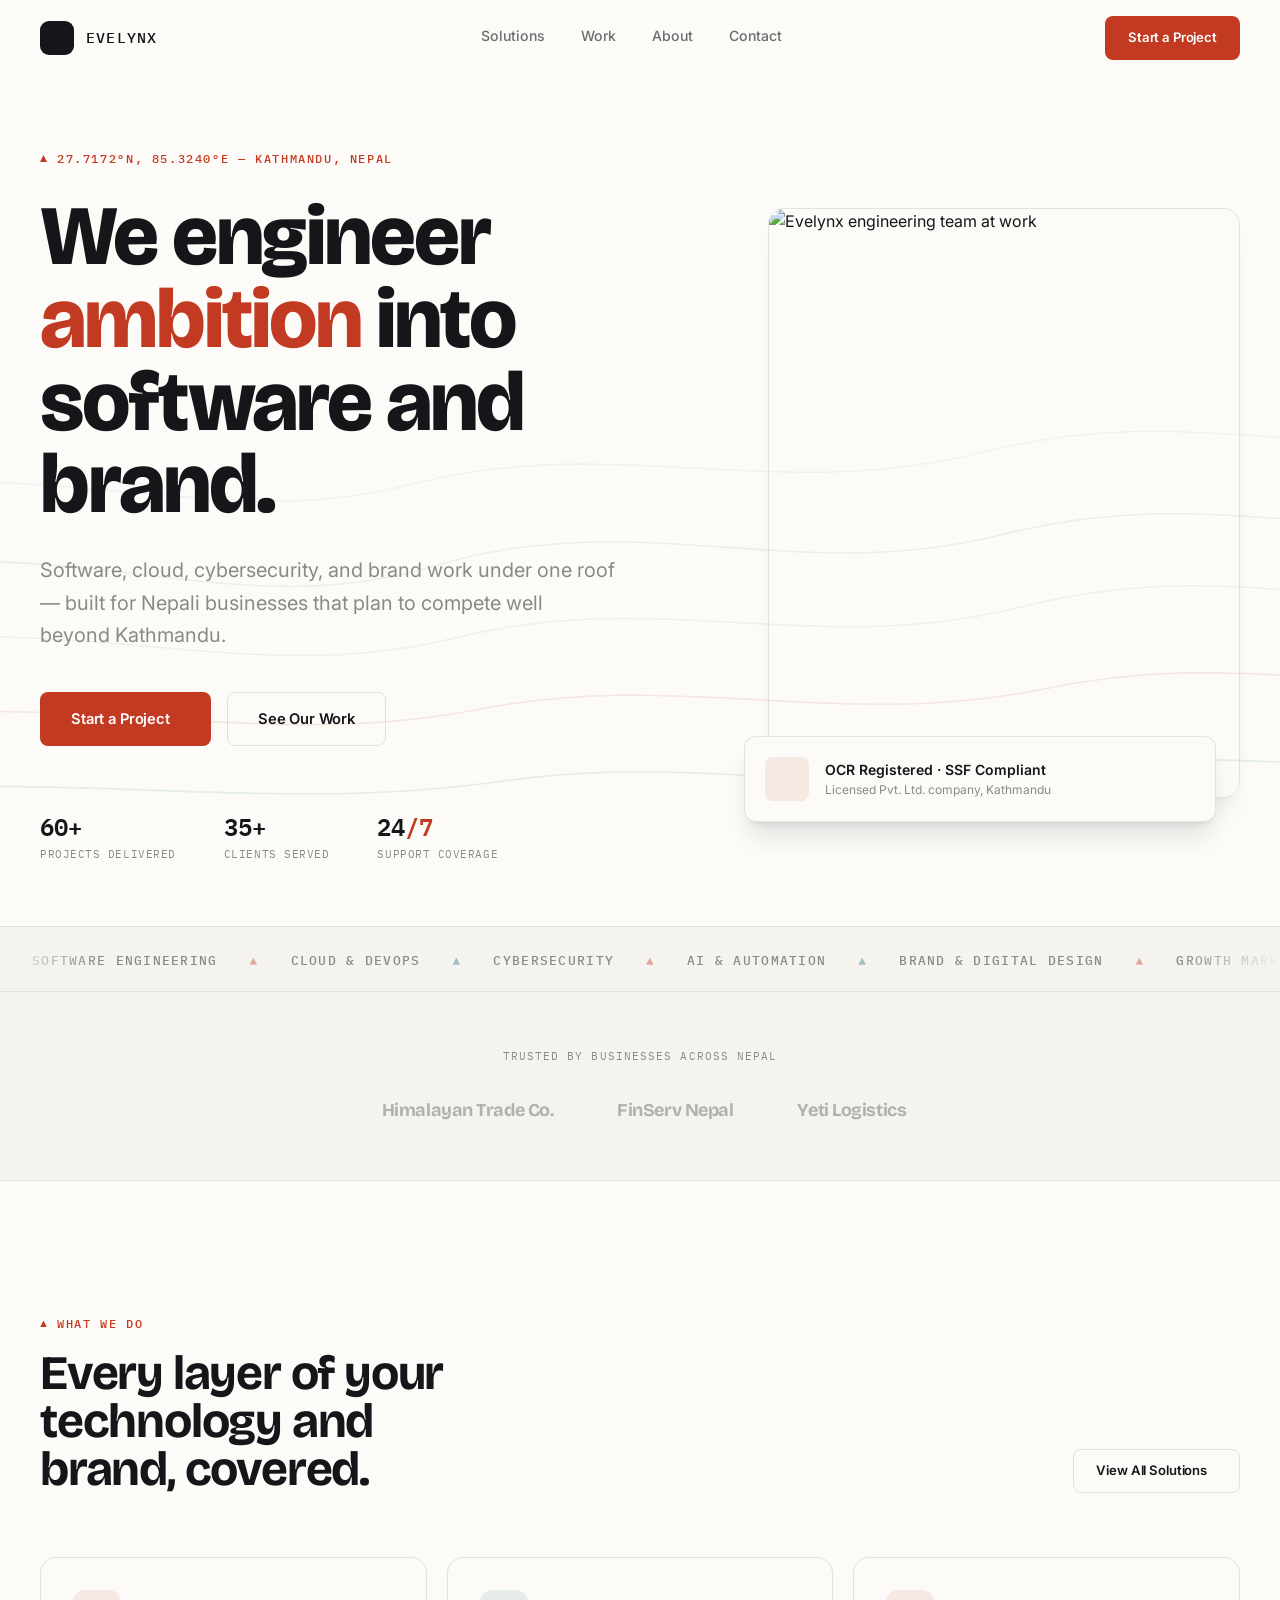
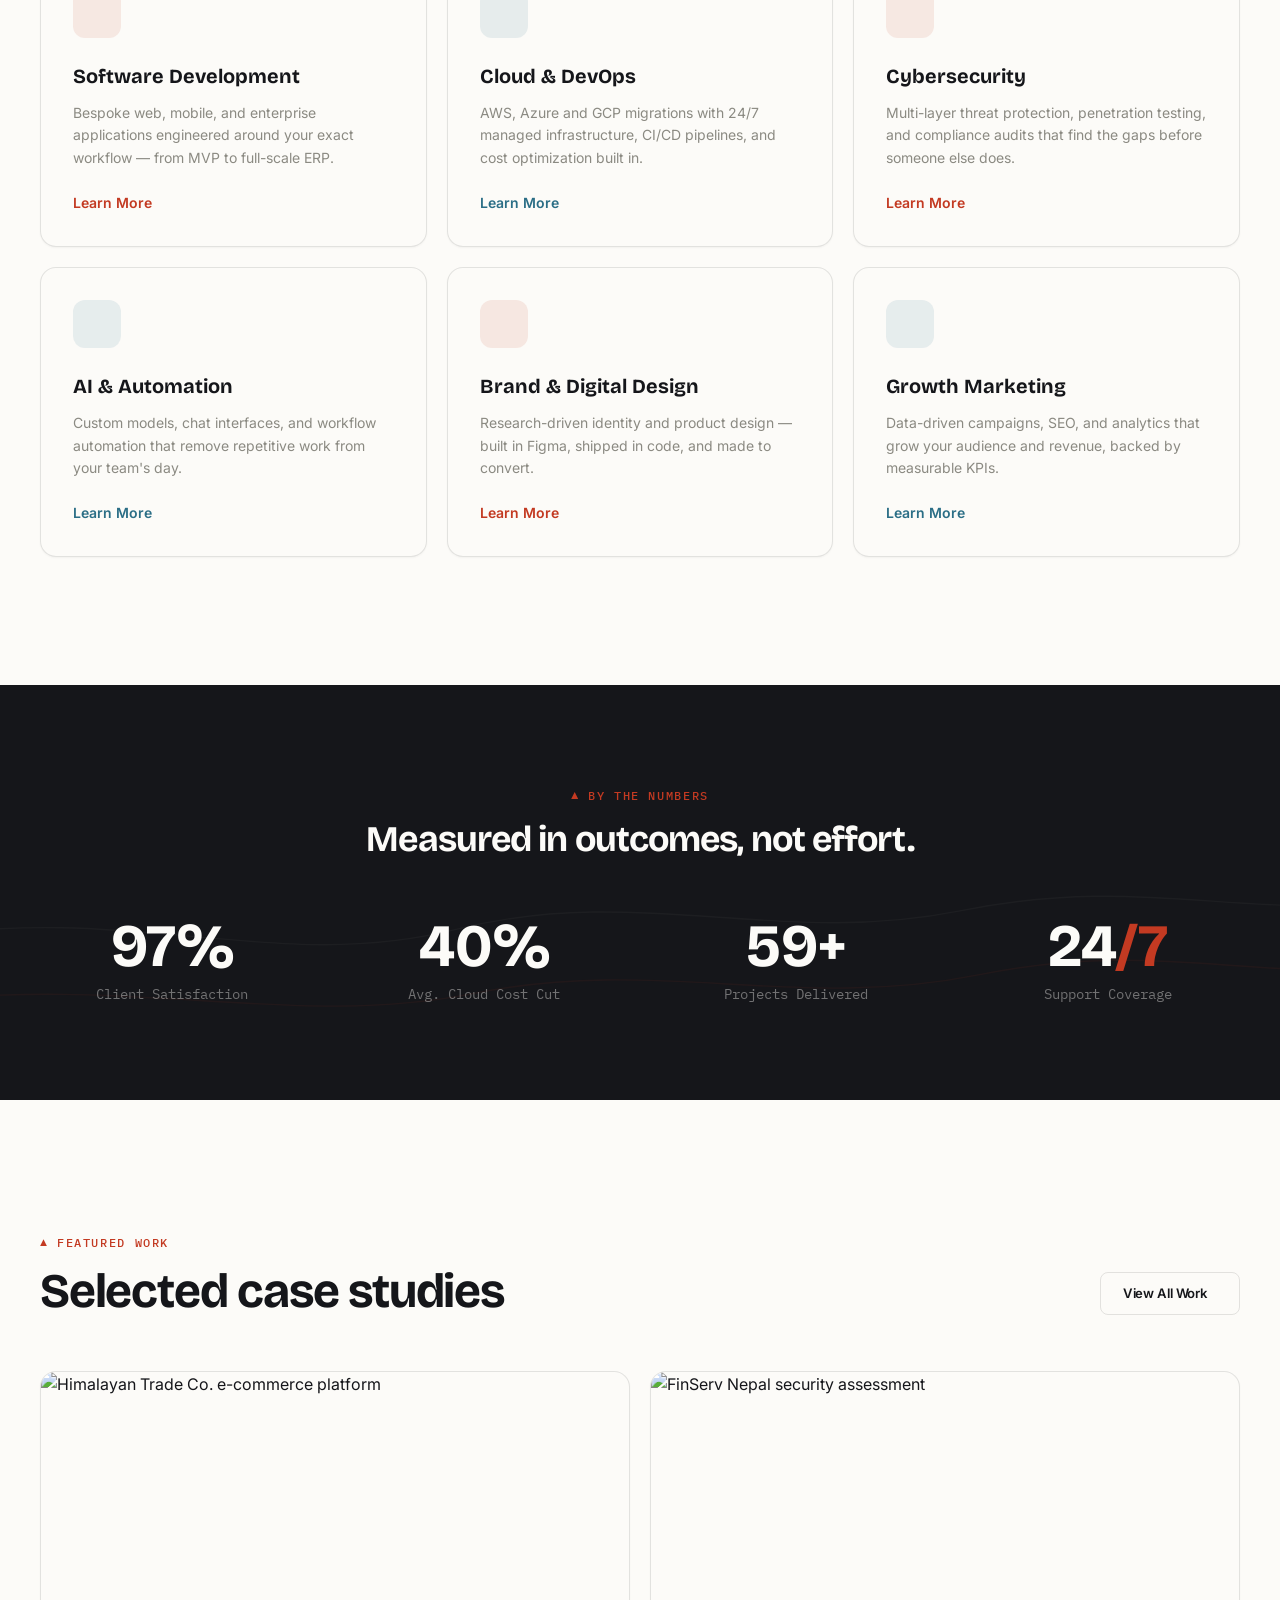
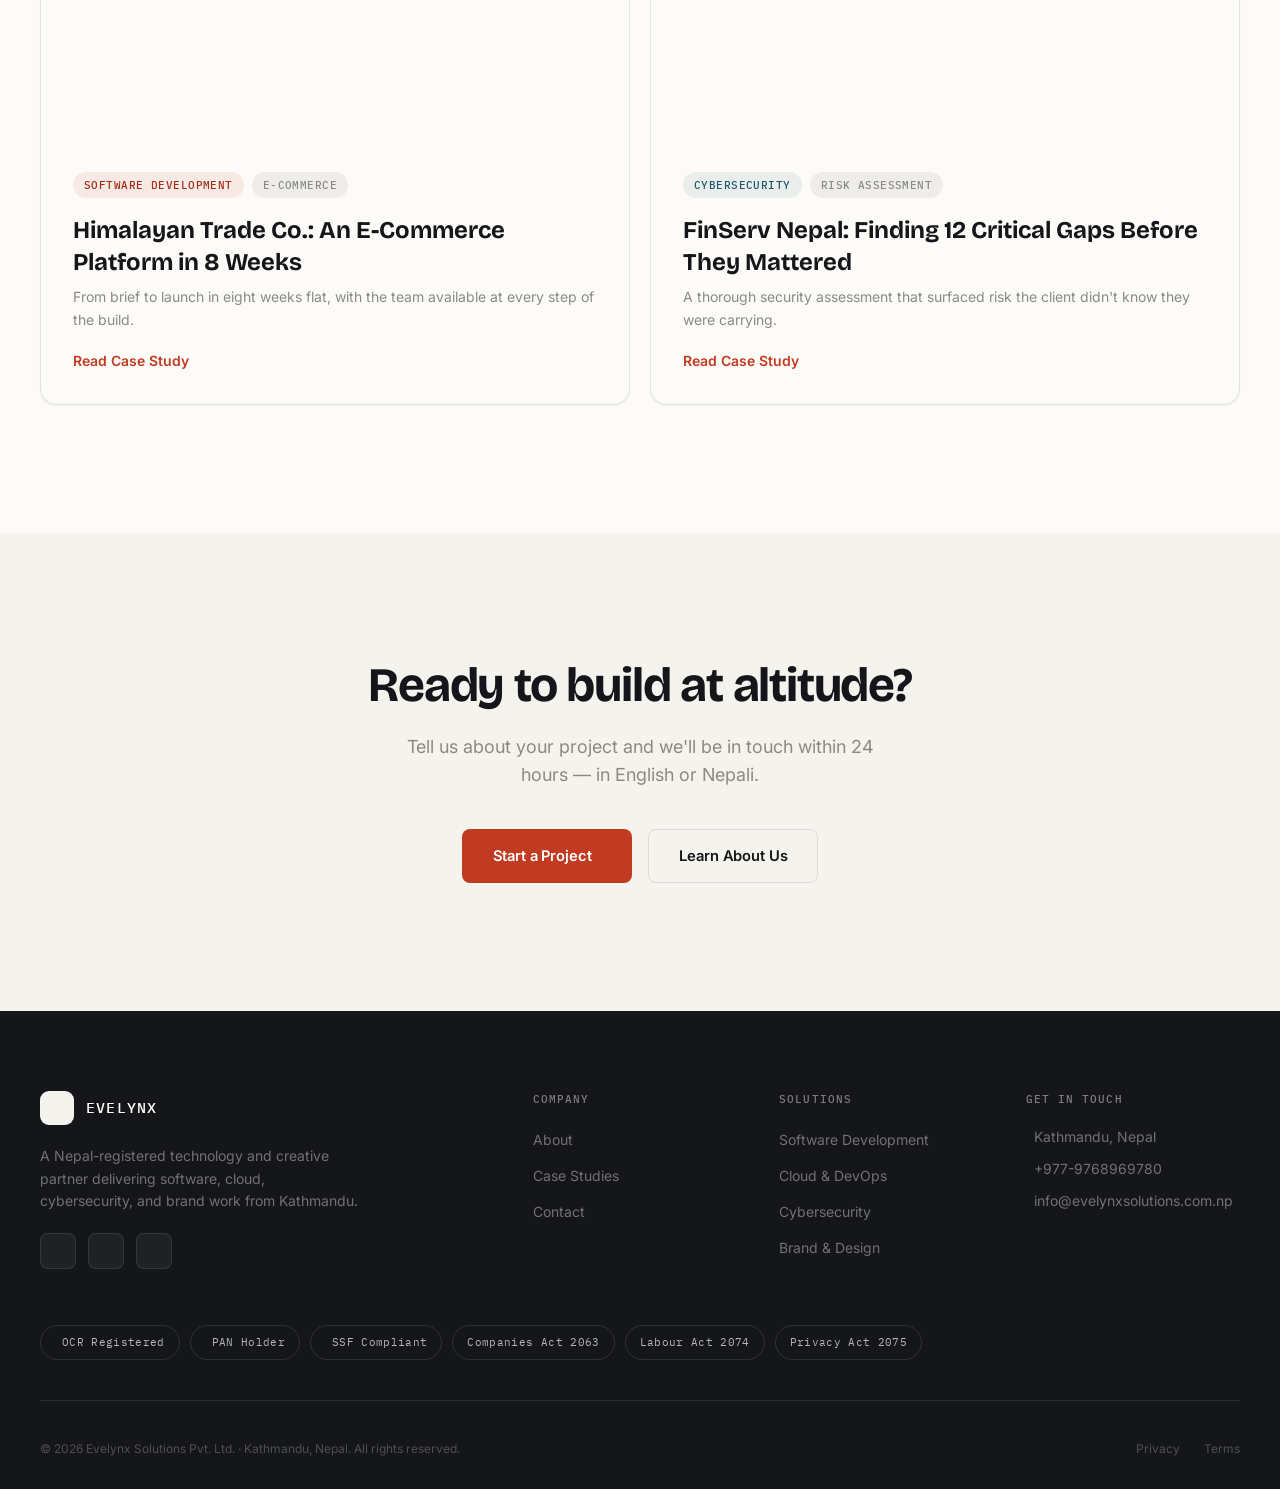
==== commit 2c453984: "removed all CL" ====
--- a/index.html
+++ b/index.html
@@ -26,7 +26,6 @@
       <a href="solutions.html" class="nav-link">Solutions</a>
       <a href="work.html" class="nav-link">Work</a>
       <a href="about.html" class="nav-link">About</a>
-      <a href="careers.html" class="nav-link">Careers</a>
       <a href="contact.html" class="nav-link">Contact</a>
     </div>
     <div class="flex items-center gap-3">
@@ -49,7 +48,6 @@
     <a href="solutions.html" class="mob-link font-display text-3xl font-semibold text-rock py-4 border-b border-rock/8">Solutions</a>
     <a href="work.html" class="mob-link font-display text-3xl font-semibold text-rock py-4 border-b border-rock/8">Work</a>
     <a href="about.html" class="mob-link font-display text-3xl font-semibold text-rock py-4 border-b border-rock/8">About</a>
-    <a href="careers.html" class="mob-link font-display text-3xl font-semibold text-rock py-4 border-b border-rock/8">Careers</a>
     <a href="contact.html" class="mob-link font-display text-3xl font-semibold text-rock py-4 border-b border-rock/8">Contact</a>
   </nav>
   <div class="px-6 mt-8"><a href="contact.html" class="mob-link btn btn-accent w-full justify-center">Start a Project</a></div>
@@ -272,7 +270,6 @@
         <h5 class="font-mono text-[0.68rem] font-medium tracking-widest uppercase text-paper/45 mb-5">Company</h5>
         <ul class="space-y-3">
           <li><a href="about.html" class="text-sm text-paper/40 hover:text-rhodo transition-colors">About</a></li>
-          <li><a href="careers.html" class="text-sm text-paper/40 hover:text-rhodo transition-colors">Careers</a></li>
           <li><a href="work.html" class="text-sm text-paper/40 hover:text-rhodo transition-colors">Case Studies</a></li>
           <li><a href="contact.html" class="text-sm text-paper/40 hover:text-rhodo transition-colors">Contact</a></li>
         </ul>
--- a/assets/css/style.css
+++ b/assets/css/style.css
@@ -1,17 +1,5 @@
 /* ==========================================================================
-   EVELYNX SOLUTIONS — Design System
-   Concept: "Built at altitude" — Himalayan contour-line precision meets
-   engineered software/creative craft. Dark "Rock" base, warm "Snow"
-   surfaces, rhododendron red + prayer-flag sky as a deliberate duo-accent.
-
-   NOTE ON @layer: this file is loaded after assets/css/tailwind.css, which
-   declares the canonical layer order (theme, base, components, utilities).
-   Wrapping our rules in the SAME layer names merges them into that order
-   instead of appending an unlayered block — unlayered CSS always beats
-   layered CSS in the cascade regardless of specificity, which would
-   otherwise make things like `a{color:inherit}` silently defeat utility
-   classes like `.text-paper/40`. Keeping everything layered is what lets
-   Tailwind utilities correctly override these defaults when combined.
+   EVELYNX SOLUTIONS 
    ========================================================================== */
 
 :root {
@@ -48,6 +36,10 @@
   ::-webkit-scrollbar { width: 8px; }
   ::-webkit-scrollbar-track { background: var(--snow); }
   ::-webkit-scrollbar-thumb { background: var(--stone-light); border-radius: 4px; }
+  ::-webkit-scrollbar-thumb:hover { background: var(--stone); }
+
+  /* Extra: Custom text selection */
+  ::selection { background: var(--rhodo); color: var(--paper); }
 
   a:focus-visible, button:focus-visible, input:focus-visible, textarea:focus-visible, select:focus-visible {
     outline: 2px solid var(--rhodo);
@@ -96,17 +88,32 @@
     display: inline-flex; align-items: center; justify-content: center; gap: 10px;
     padding: 15px 30px; border-radius: 8px; font-weight: 600; font-size: 0.92rem;
     font-family: 'Inter', sans-serif; letter-spacing: -0.01em;
-    transition: all 0.25s cubic-bezier(0.16,1,0.3,1); white-space: nowrap; border: 1.5px solid transparent;
-  }
+    transition: all 0.3s cubic-bezier(0.16,1,0.3,1); white-space: nowrap; border: 1.5px solid transparent;
+    position: relative; overflow: hidden;
+  }
+  /* Extra: Swipe effect on buttons */
+  .btn::after {
+    content: ''; position: absolute; top: 0; left: -100%; width: 100%; height: 100%;
+    background: linear-gradient(120deg, transparent, rgba(255,255,255,0.15), transparent);
+    transition: left 0.5s ease;
+  }
+  .btn:hover::after { left: 100%; }
+
   .btn-primary { background: var(--rock); color: var(--paper); }
-  .btn-primary:hover { background: var(--rhodo); transform: translateY(-2px); box-shadow: 0 10px 24px -8px rgba(195,58,34,0.4); }
+  .btn-primary:hover { background: var(--rhodo); transform: translateY(-2px); box-shadow: 0 12px 24px -8px rgba(195,58,34,0.4); }
+  
   .btn-accent { background: var(--rhodo); color: #fff; }
-  .btn-accent:hover { background: var(--rhodo-dark); transform: translateY(-2px); box-shadow: 0 10px 24px -8px rgba(195,58,34,0.45); }
+  .btn-accent:hover { background: var(--rhodo-dark); transform: translateY(-2px); box-shadow: 0 12px 24px -8px rgba(195,58,34,0.45); }
+  
   .btn-outline { border-color: var(--line-on-light); color: var(--rock); background: transparent; }
-  .btn-outline:hover { border-color: var(--rock); transform: translateY(-2px); }
+  .btn-outline:hover { border-color: var(--rock); transform: translateY(-2px); background: var(--snow); }
+  
   .btn-outline-light { border-color: var(--line-on-dark); color: var(--paper); background: transparent; }
   .btn-outline-light:hover { border-color: var(--paper); transform: translateY(-2px); }
+  
   .btn-sm { padding: 11px 22px; font-size: 0.82rem; }
+  /* Extra: active state scaling */
+  .btn:active { transform: translateY(0) scale(0.98); }
 
   /* ---------- Nav ---------- */
   .nav-bar {
@@ -117,14 +124,23 @@
     border-bottom: 1px solid transparent;
   }
   .nav-bar.scrolled { background: rgba(252,251,248,0.92); border-bottom-color: var(--line-on-light); }
-  .nav-link { font-size: 0.88rem; font-weight: 500; color: var(--rock); opacity: 0.62; transition: opacity 0.2s; position: relative; }
+  
+  .nav-link { font-size: 0.88rem; font-weight: 500; color: var(--rock); opacity: 0.62; transition: opacity 0.2s; position: relative; padding-bottom: 4px; }
   .nav-link:hover, .nav-link.active { opacity: 1; }
-  .nav-link.active::after { content: ''; position: absolute; left: 0; right: 0; bottom: -6px; height: 2px; background: var(--rhodo); }
+  /* Extra: Animated underline for nav links */
+  .nav-link::after {
+    content: ''; position: absolute; left: 0; bottom: 0; height: 2px; width: 0%;
+    background: var(--rhodo); transition: width 0.3s cubic-bezier(0.16,1,0.3,1);
+  }
+  .nav-link:hover::after, .nav-link.active::after { width: 100%; }
 
   .peak-mark {
     width: 34px; height: 34px; border-radius: 9px; background: var(--rock);
     display: flex; align-items: center; justify-content: center; flex-shrink: 0;
-  }
+    transition: transform 0.3s ease, border-radius 0.3s ease;
+  }
+  /* Extra: Brand mark hover effect */
+  .peak-mark:hover { transform: rotate(45deg); border-radius: 50%; }
 
   .mob-overlay {
     position: fixed; inset: 0; z-index: 60; background: var(--paper);
@@ -133,10 +149,17 @@
   }
   .mob-overlay.open { transform: translateY(0); }
 
+  /* Extra: Mobile links slide-in effect */
+  .mob-link { 
+    display: block; 
+    transform: translateX(-20px); opacity: 0;
+    transition: transform 0.4s ease, opacity 0.4s ease, color 0.2s ease;
+  }
+  .mob-overlay.open .mob-link { transform: translateX(0); opacity: 1; }
+  .mob-link:hover { color: var(--rhodo); transform: translateX(8px) !important; }
+
   /* ---------- Contour signature element ---------- */
-  .contour-wrap {
-    position: absolute; inset: 0; overflow: hidden; pointer-events: none; z-index: 0;
-  }
+  .contour-wrap { position: absolute; inset: 0; overflow: hidden; pointer-events: none; z-index: 0; }
   .contour-svg { position: absolute; inset: 0; width: 100%; height: 100%; }
   .contour-line { animation: contourDrift 22s ease-in-out infinite; }
   .contour-line:nth-child(2) { animation-delay: -6s; animation-duration: 26s; }
@@ -157,13 +180,21 @@
     background: var(--paper); border: 1px solid var(--line-on-light); border-radius: 16px;
     transition: all 0.35s cubic-bezier(0.16,1,0.3,1); box-shadow: var(--shadow-soft);
   }
-  .card:hover { transform: translateY(-4px); border-color: var(--rock); box-shadow: 0 16px 36px -18px rgba(21,22,26,0.25); }
+  /* Extra: Enhanced hover state with border lift */
+  .card:hover { 
+    transform: translateY(-6px); 
+    border-color: var(--rhodo); 
+    box-shadow: 0 20px 40px -18px rgba(21,22,26,0.25); 
+  }
 
   .tag {
     font-family: 'IBM Plex Mono', monospace; font-size: 0.68rem; font-weight: 500;
     letter-spacing: 0.04em; text-transform: uppercase;
     padding: 5px 11px; border-radius: 20px; display: inline-block;
-  }
+    transition: transform 0.2s ease;
+  }
+  /* Extra: Tag hover pop */
+  .tag:hover { transform: scale(1.05); }
   .tag-rhodo { background: rgba(195,58,34,0.09); color: var(--rhodo-dark); }
   .tag-sky { background: rgba(43,110,134,0.09); color: var(--sky-dark); }
   .tag-stone { background: rgba(139,138,130,0.12); color: var(--stone); }
@@ -173,16 +204,14 @@
 
   /* ---------- Marquee ---------- */
   .marquee-wrap { overflow: hidden; white-space: nowrap; mask-image: linear-gradient(to right, transparent, #000 8%, #000 92%, transparent); }
-  .marquee-track { display: inline-flex; animation: marquee 38s linear infinite; }
+  .marquee-track { display: inline-flex; animation: marquee 38s linear infinite; transition: animation-play-state 0.3s; }
   .marquee-track:hover { animation-play-state: paused; }
   @keyframes marquee { 0% { transform: translateX(0); } 100% { transform: translateX(-50%); } }
 
-  /* ---------- Scroll reveal (for content below the fold) ---------- */
+  /* ---------- Scroll reveal ---------- */
   .rv { opacity: 0; transform: translateY(28px); transition: opacity 0.7s cubic-bezier(0.16,1,0.3,1), transform 0.7s cubic-bezier(0.16,1,0.3,1); }
   .rv.in { opacity: 1; transform: translateY(0); }
 
-  /* ---------- Load reveal (for above-the-fold content — must not depend on
-     a scroll event ever firing, unlike .rv which is IntersectionObserver-gated) ---------- */
   .rv-load { opacity: 0; animation: loadIn 0.85s cubic-bezier(0.16,1,0.3,1) both; }
   @keyframes loadIn { from { opacity: 0; transform: translateY(24px); } to { opacity: 1; transform: translateY(0); } }
 
@@ -190,10 +219,15 @@
   #prog { position: fixed; top: 0; left: 0; height: 2px; background: var(--rhodo); width: 0%; z-index: 100; transition: width 0.1s linear; }
 
   /* ---------- Accordion (FAQ) ---------- */
-  .acc-item { border-bottom: 1px solid var(--line-on-light); }
-  .acc-trigger { width: 100%; display: flex; align-items: center; justify-content: space-between; gap: 20px; padding: 22px 0; text-align: left; background: none; border: none; }
-  .acc-panel { max-height: 0; overflow: hidden; transition: max-height 0.35s ease; }
-  .acc-item.open .acc-panel { max-height: 260px; }
+  .acc-item { border-bottom: 1px solid var(--line-on-light); transition: background-color 0.2s ease; }
+  /* Extra: Accordion hover feedback */
+  .acc-item:hover { background-color: rgba(21,22,26,0.015); }
+  
+  .acc-trigger { width: 100%; display: flex; align-items: center; justify-content: space-between; gap: 20px; padding: 22px 0; text-align: left; background: none; border: none; transition: color 0.2s ease; }
+  .acc-trigger:hover { color: var(--rhodo); }
+  
+  .acc-panel { max-height: 0; overflow: hidden; transition: max-height 0.4s cubic-bezier(0.16,1,0.3,1); }
+  .acc-item.open .acc-panel { max-height: 320px; }
   .acc-icon { transition: transform 0.3s ease; flex-shrink: 0; }
   .acc-item.open .acc-icon { transform: rotate(45deg); }
 
@@ -202,9 +236,11 @@
   .field-input {
     width: 100%; padding: 13px 16px; border: 1.5px solid var(--line-on-light); border-radius: 9px;
     font-family: 'Inter', sans-serif; font-size: 0.92rem; background: var(--paper); color: var(--rock);
-    transition: border-color 0.2s;
-  }
-  .field-input:focus { outline: none; border-color: var(--rock); }
+    transition: border-color 0.2s, box-shadow 0.2s;
+  }
+  /* Extra: Input hover and focus ring enhancement */
+  .field-input:hover { border-color: var(--stone-light); }
+  .field-input:focus { outline: none; border-color: var(--rhodo); box-shadow: 0 0 0 4px rgba(195,58,34,0.08); }
   .field-input::placeholder { color: var(--stone-light); }
 
   /* ---------- Compliance strip ---------- */
@@ -212,9 +248,44 @@
     display: inline-flex; align-items: center; gap: 7px; padding: 8px 14px; border-radius: 20px;
     border: 1px solid var(--line-on-dark); font-family: 'IBM Plex Mono', monospace; font-size: 0.7rem;
     letter-spacing: 0.03em; color: rgba(245,243,238,0.72);
-  }
+    transition: background 0.2s ease, transform 0.2s ease;
+  }
+  /* Extra: Compliance pill hover */
+  .compliance-pill:hover { background: rgba(245,243,238,0.05); transform: translateY(-2px); }
 
   /* ---------- Misc ---------- */
   .section { position: relative; z-index: 10; }
   .grain { position: fixed; inset: 0; z-index: 1; pointer-events: none; opacity: 0.025; mix-blend-mode: overlay; }
 }
+
+/* ==========================================================================
+   Card Spotlight Effect (Bulletproof version)
+   ========================================================================== */
+
+.card {
+  position: relative !important; 
+  overflow: hidden !important;
+}
+
+/* Ensure all direct children sit above the spotlight */
+.card > * { 
+  position: relative; 
+  z-index: 1; 
+}
+
+/* The spotlight element */
+.card::before {
+  content: '';
+  position: absolute; 
+  inset: 0; 
+  z-index: 0;
+  border-radius: inherit;
+  background: radial-gradient(450px circle at var(--mx, 50%) var(--my, 50%), rgba(195,58,34,0.10), transparent 45%);
+  opacity: 0;
+  transition: opacity 0.35s ease;
+  pointer-events: none;
+}
+
+.card:hover::before { 
+  opacity: 1; 
+}
